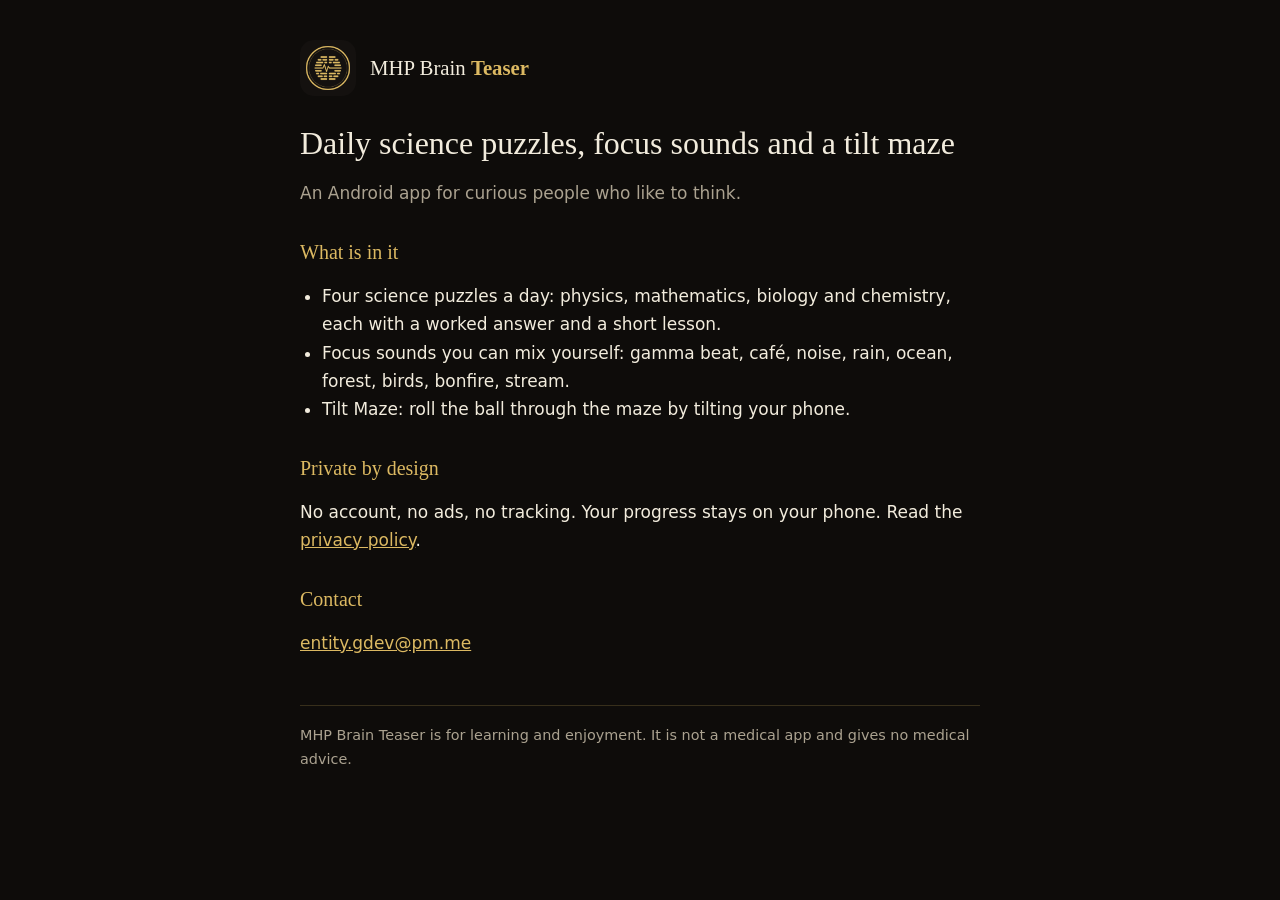
==== index.html @ 6ab99207 "MHP Brain Teaser site: landing page and privacy policy Co-Authored-By: Claude Fable 5.2 <noreply@ant" ====
<!doctype html>
<html lang="en">
<head>
<meta charset="utf-8"><meta name="viewport" content="width=device-width, initial-scale=1">
<title>MHP Brain Teaser</title>
<meta name="description" content="Daily science puzzles with worked answers, focus sounds, and a tilt maze.">
<link rel="icon" href="icon.png"><link rel="stylesheet" href="style.css">
</head>
<body><main>
<header><img src="icon.png" alt=""><span>MHP Brain <b>Teaser</b></span></header>
<h1>Daily science puzzles, focus sounds and a tilt maze</h1>
<p class="muted">An Android app for curious people who like to think.</p>
<h2>What is in it</h2>
<ul>
  <li>Four science puzzles a day: physics, mathematics, biology and chemistry, each with a worked answer and a short lesson.</li>
  <li>Focus sounds you can mix yourself: gamma beat, café, noise, rain, ocean, forest, birds, bonfire, stream.</li>
  <li>Tilt Maze: roll the ball through the maze by tilting your phone.</li>
</ul>
<h2>Private by design</h2>
<p>No account, no ads, no tracking. Your progress stays on your phone. Read the <a href="privacy/">privacy policy</a>.</p>
<h2>Contact</h2>
<p><a href="mailto:entity.gdev@pm.me">entity.gdev@pm.me</a></p>
<footer>MHP Brain Teaser is for learning and enjoyment. It is not a medical app and gives no medical advice.</footer>
</main></body>
</html>
---- style.css ----
:root { --ink:#0e0c0a; --gold:#dcb962; --text:#f2ecdd; --muted:#aba290; --line:rgba(220,185,98,.2); }
* { box-sizing: border-box; }
body { margin:0; background:var(--ink); color:var(--text); font:17px/1.65 system-ui,-apple-system,"Segoe UI",Roboto,sans-serif; }
main { max-width: 720px; margin: 0 auto; padding: 40px 20px 80px; }
header { display:flex; align-items:center; gap:14px; margin-bottom:28px; }
header img { width:56px; height:56px; border-radius:14px; }
header span { font:500 1.3rem/1 Georgia,"Iowan Old Style",serif; }
header b { color:var(--gold); font-weight:600; }
h1 { font:500 2rem/1.2 Georgia,"Iowan Old Style",serif; margin:0 0 6px; }
h2 { font:500 1.25rem/1.3 Georgia,"Iowan Old Style",serif; color:var(--gold); margin:32px 0 6px; }
p, li { color:var(--text); } .muted { color:var(--muted); }
a { color:var(--gold); }
ul { padding-left: 22px; }
footer { margin-top:48px; padding-top:18px; border-top:1px solid var(--line); color:var(--muted); font-size:.9rem; }
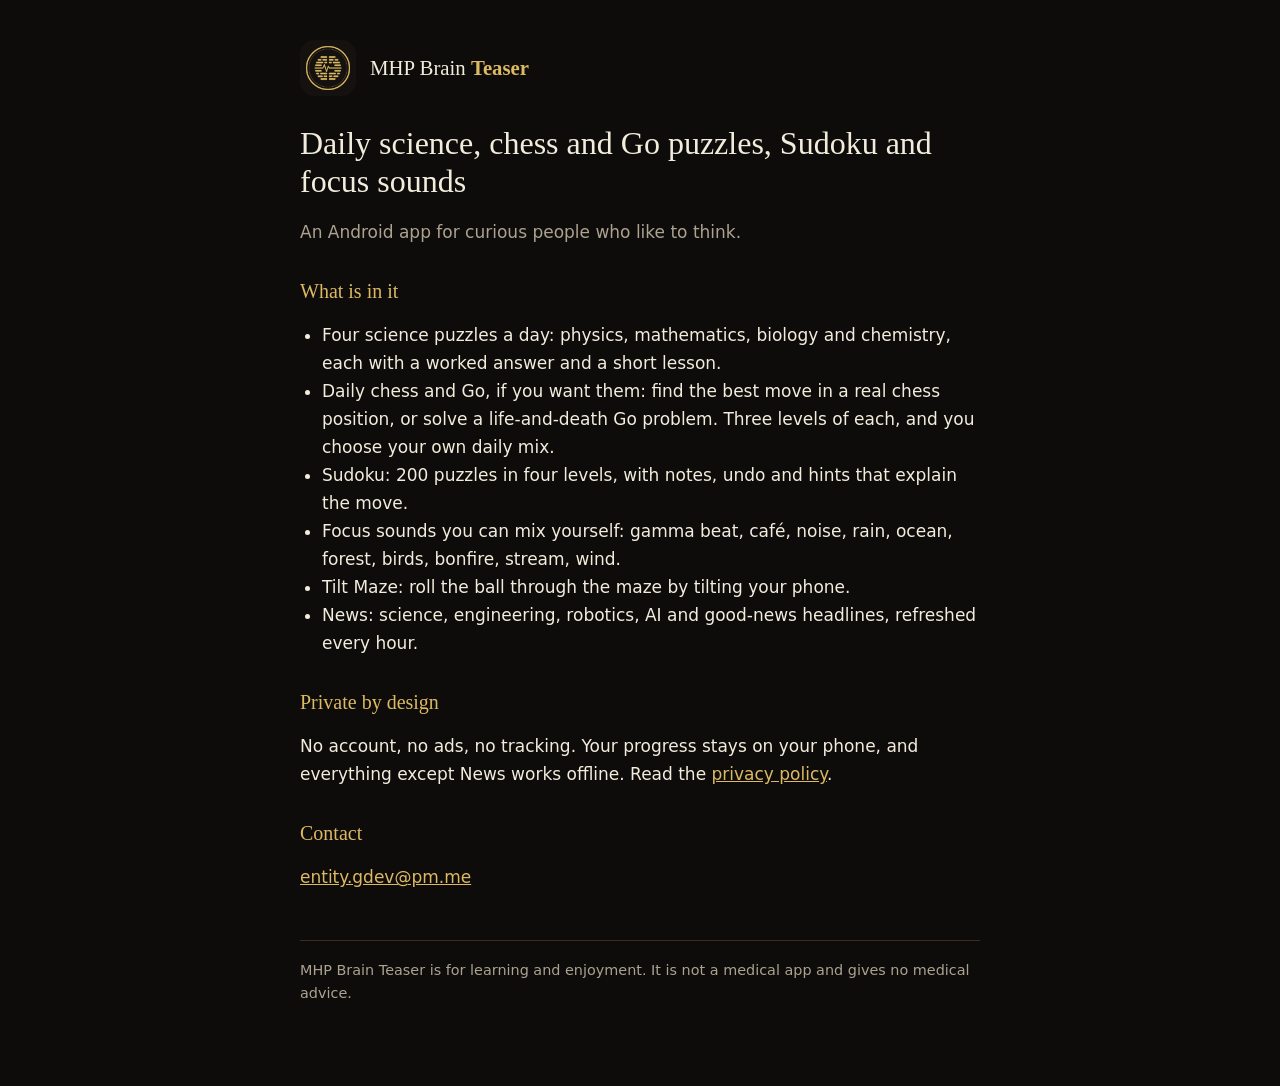
==== commit 667afcd2: "Home page: chess, Go, Sudoku and News Co-Authored-By: Claude Fable 5.2 <noreply@anthropic.com>" ====
--- a/index.html
+++ b/index.html
@@ -3,21 +3,24 @@
 <head>
 <meta charset="utf-8"><meta name="viewport" content="width=device-width, initial-scale=1">
 <title>MHP Brain Teaser</title>
-<meta name="description" content="Daily science puzzles with worked answers, focus sounds, and a tilt maze.">
+<meta name="description" content="Daily science, chess and Go puzzles with worked answers, Sudoku, focus sounds and science news.">
 <link rel="icon" href="icon.png"><link rel="stylesheet" href="style.css">
 </head>
 <body><main>
 <header><img src="icon.png" alt=""><span>MHP Brain <b>Teaser</b></span></header>
-<h1>Daily science puzzles, focus sounds and a tilt maze</h1>
+<h1>Daily science, chess and Go puzzles, Sudoku and focus sounds</h1>
 <p class="muted">An Android app for curious people who like to think.</p>
 <h2>What is in it</h2>
 <ul>
   <li>Four science puzzles a day: physics, mathematics, biology and chemistry, each with a worked answer and a short lesson.</li>
-  <li>Focus sounds you can mix yourself: gamma beat, café, noise, rain, ocean, forest, birds, bonfire, stream.</li>
+  <li>Daily chess and Go, if you want them: find the best move in a real chess position, or solve a life-and-death Go problem. Three levels of each, and you choose your own daily mix.</li>
+  <li>Sudoku: 200 puzzles in four levels, with notes, undo and hints that explain the move.</li>
+  <li>Focus sounds you can mix yourself: gamma beat, café, noise, rain, ocean, forest, birds, bonfire, stream, wind.</li>
   <li>Tilt Maze: roll the ball through the maze by tilting your phone.</li>
+  <li>News: science, engineering, robotics, AI and good-news headlines, refreshed every hour.</li>
 </ul>
 <h2>Private by design</h2>
-<p>No account, no ads, no tracking. Your progress stays on your phone. Read the <a href="privacy/">privacy policy</a>.</p>
+<p>No account, no ads, no tracking. Your progress stays on your phone, and everything except News works offline. Read the <a href="privacy/">privacy policy</a>.</p>
 <h2>Contact</h2>
 <p><a href="mailto:entity.gdev@pm.me">entity.gdev@pm.me</a></p>
 <footer>MHP Brain Teaser is for learning and enjoyment. It is not a medical app and gives no medical advice.</footer>
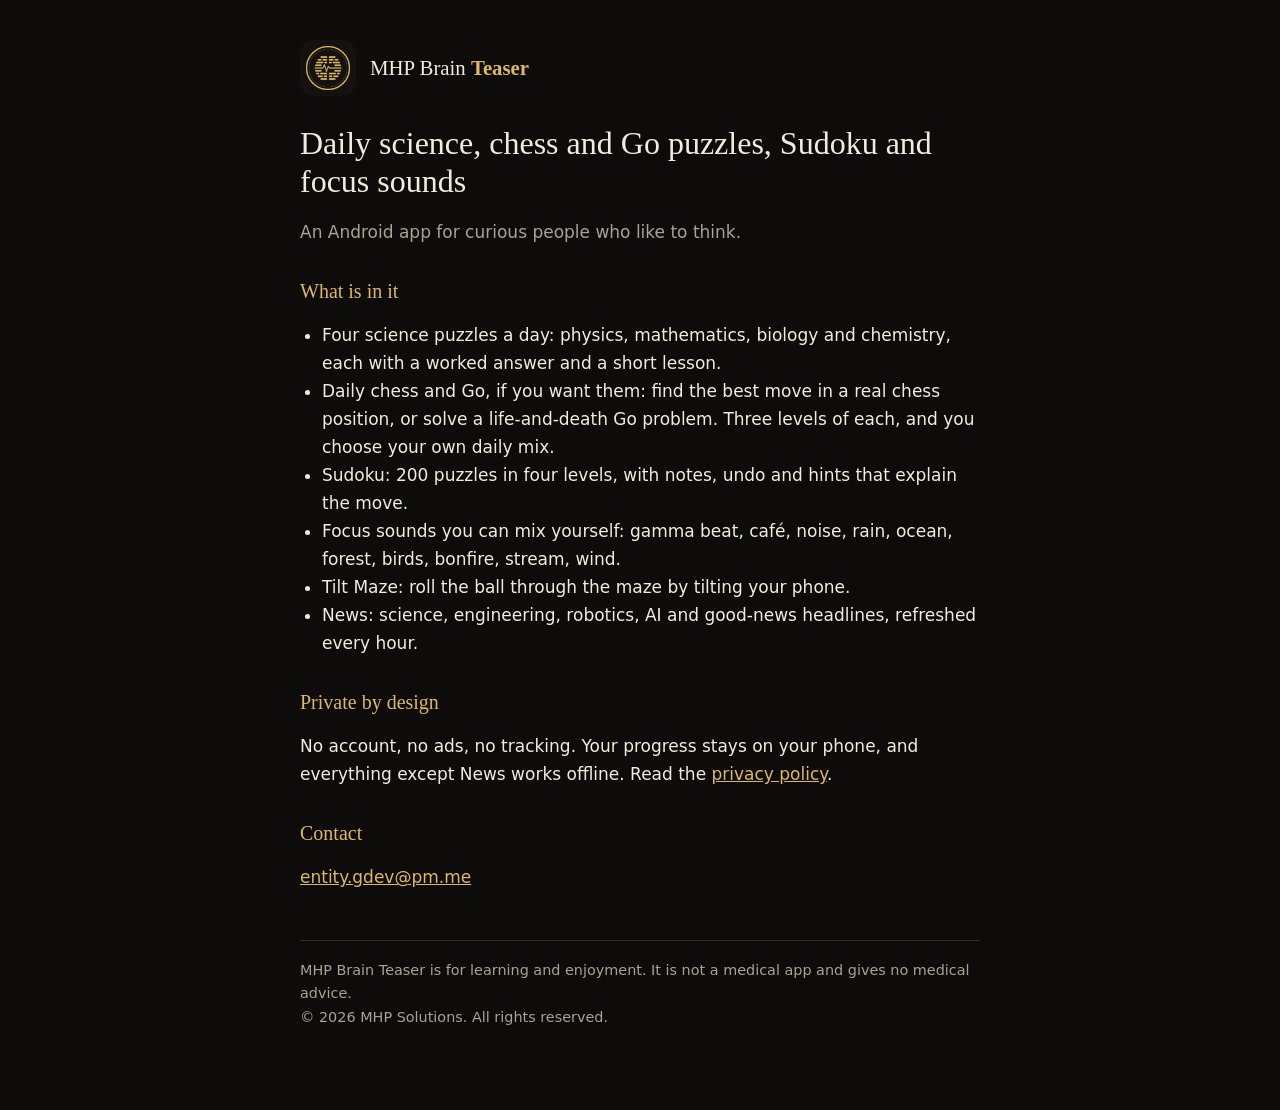
==== commit 5ee59537: "Copyright notice: © 2026 MHP Solutions on both pages, and a LICENSE file (all rights reserved) Co-Au" ====
--- a/index.html
+++ b/index.html
@@ -23,6 +23,6 @@
 <p>No account, no ads, no tracking. Your progress stays on your phone, and everything except News works offline. Read the <a href="privacy/">privacy policy</a>.</p>
 <h2>Contact</h2>
 <p><a href="mailto:entity.gdev@pm.me">entity.gdev@pm.me</a></p>
-<footer>MHP Brain Teaser is for learning and enjoyment. It is not a medical app and gives no medical advice.</footer>
+<footer>MHP Brain Teaser is for learning and enjoyment. It is not a medical app and gives no medical advice.<br>© 2026 MHP Solutions. All rights reserved.</footer>
 </main></body>
 </html>
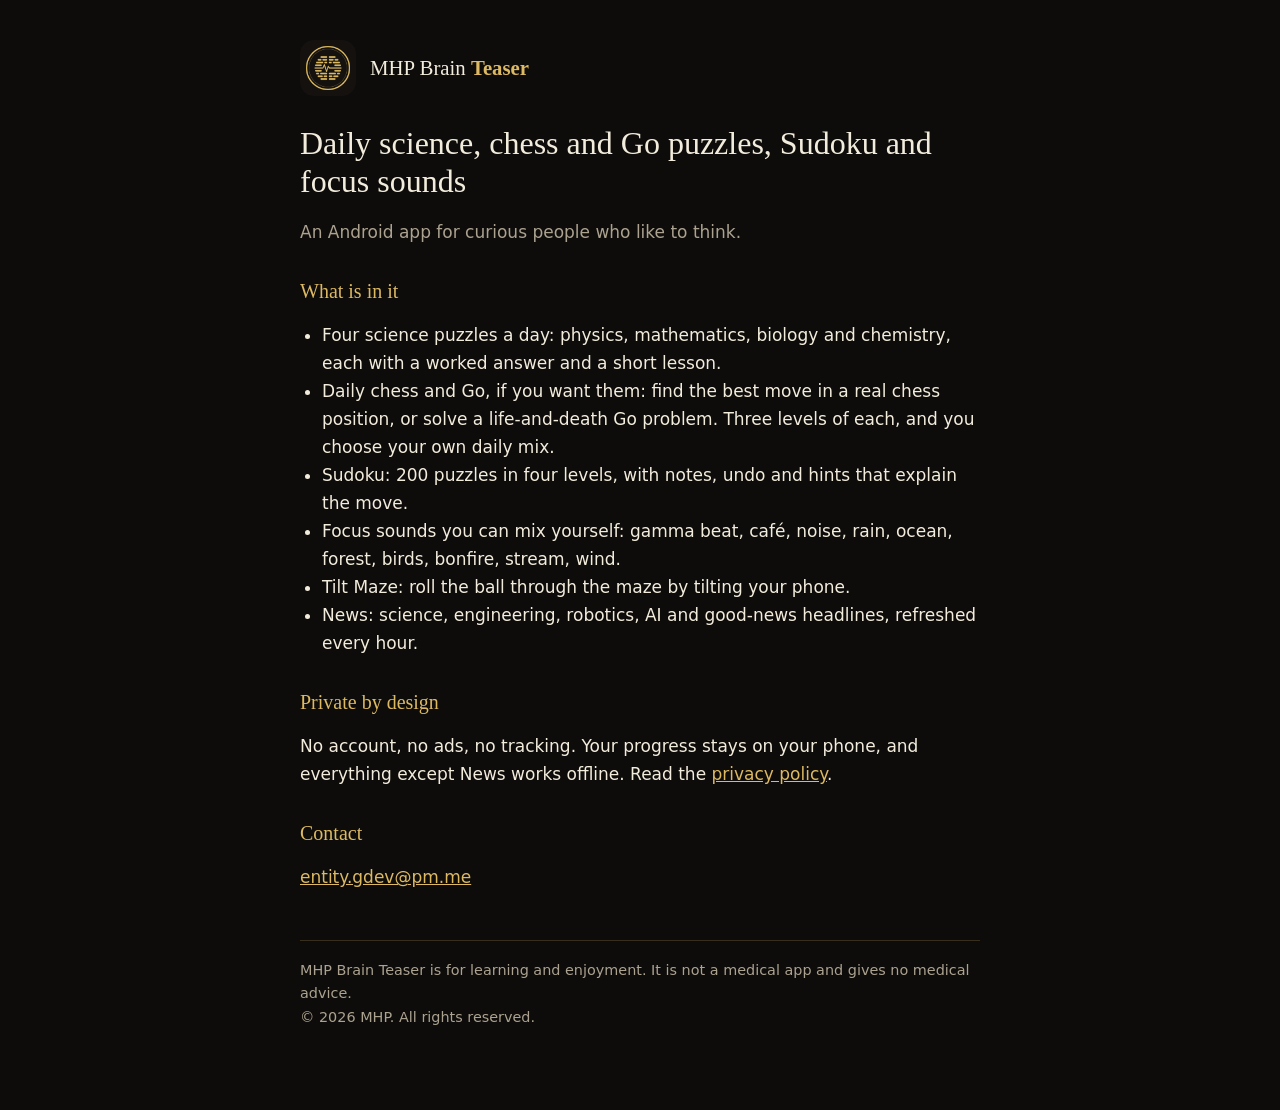
==== commit f3551bd1: "Rights holder and publisher named as MHP Co-Authored-By: Claude Fable 5.2 <noreply@anthropic.com>" ====
--- a/index.html
+++ b/index.html
@@ -23,6 +23,6 @@
 <p>No account, no ads, no tracking. Your progress stays on your phone, and everything except News works offline. Read the <a href="privacy/">privacy policy</a>.</p>
 <h2>Contact</h2>
 <p><a href="mailto:entity.gdev@pm.me">entity.gdev@pm.me</a></p>
-<footer>MHP Brain Teaser is for learning and enjoyment. It is not a medical app and gives no medical advice.<br>© 2026 MHP Solutions. All rights reserved.</footer>
+<footer>MHP Brain Teaser is for learning and enjoyment. It is not a medical app and gives no medical advice.<br>© 2026 MHP. All rights reserved.</footer>
 </main></body>
 </html>
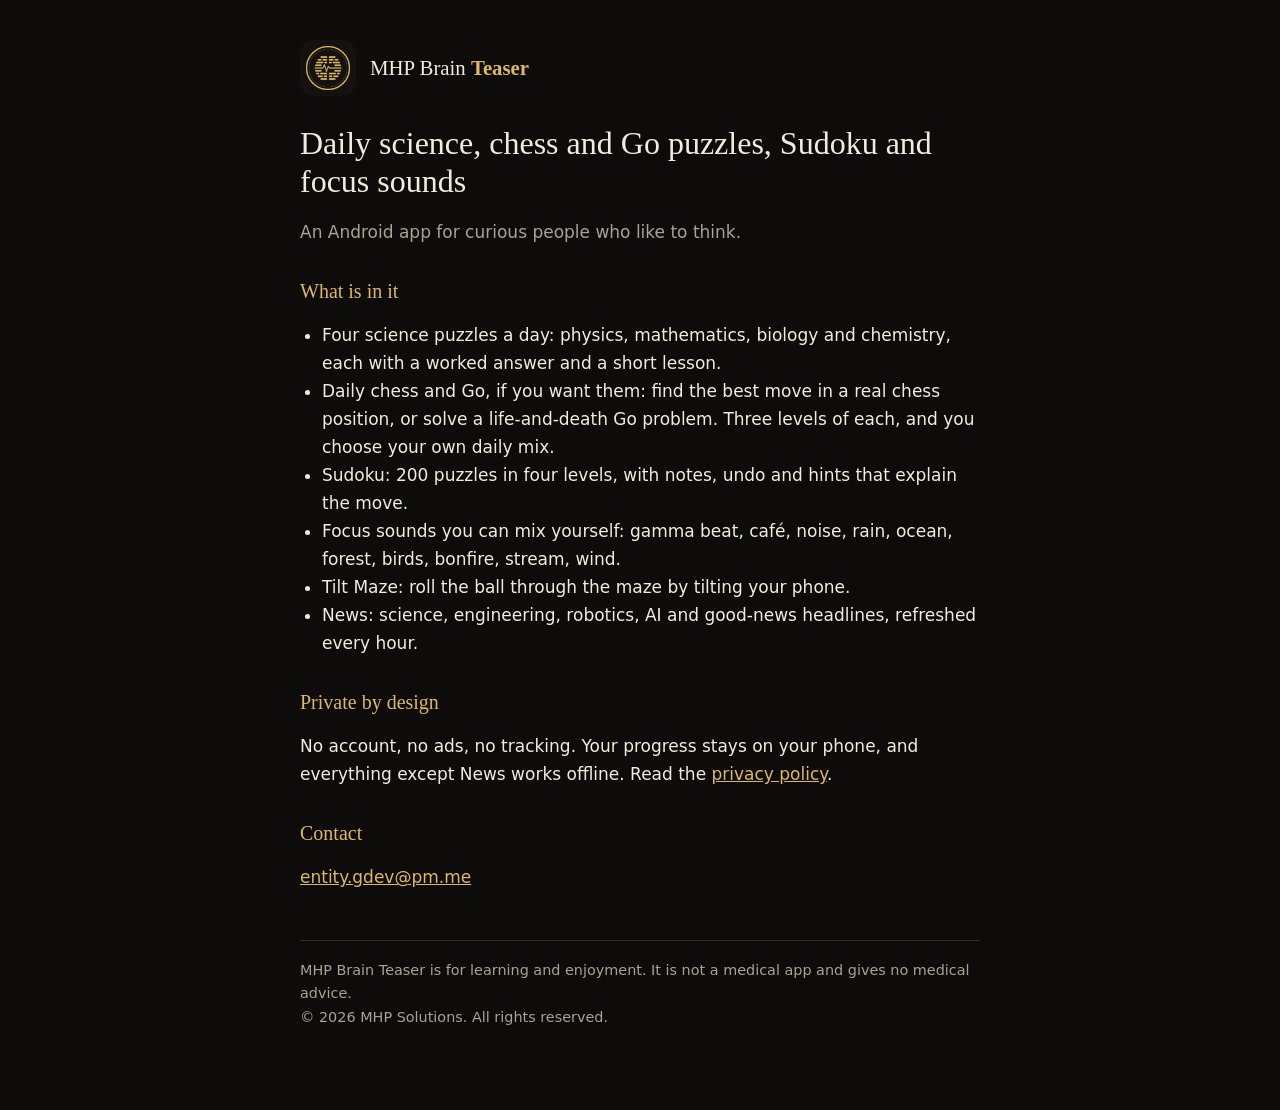
==== commit a1cc77bb: "Rights holder and publisher named as MHP Solutions Co-Authored-By: Claude Fable 5.2 <noreply@anthrop" ====
--- a/index.html
+++ b/index.html
@@ -23,6 +23,6 @@
 <p>No account, no ads, no tracking. Your progress stays on your phone, and everything except News works offline. Read the <a href="privacy/">privacy policy</a>.</p>
 <h2>Contact</h2>
 <p><a href="mailto:entity.gdev@pm.me">entity.gdev@pm.me</a></p>
-<footer>MHP Brain Teaser is for learning and enjoyment. It is not a medical app and gives no medical advice.<br>© 2026 MHP. All rights reserved.</footer>
+<footer>MHP Brain Teaser is for learning and enjoyment. It is not a medical app and gives no medical advice.<br>© 2026 MHP Solutions. All rights reserved.</footer>
 </main></body>
 </html>
